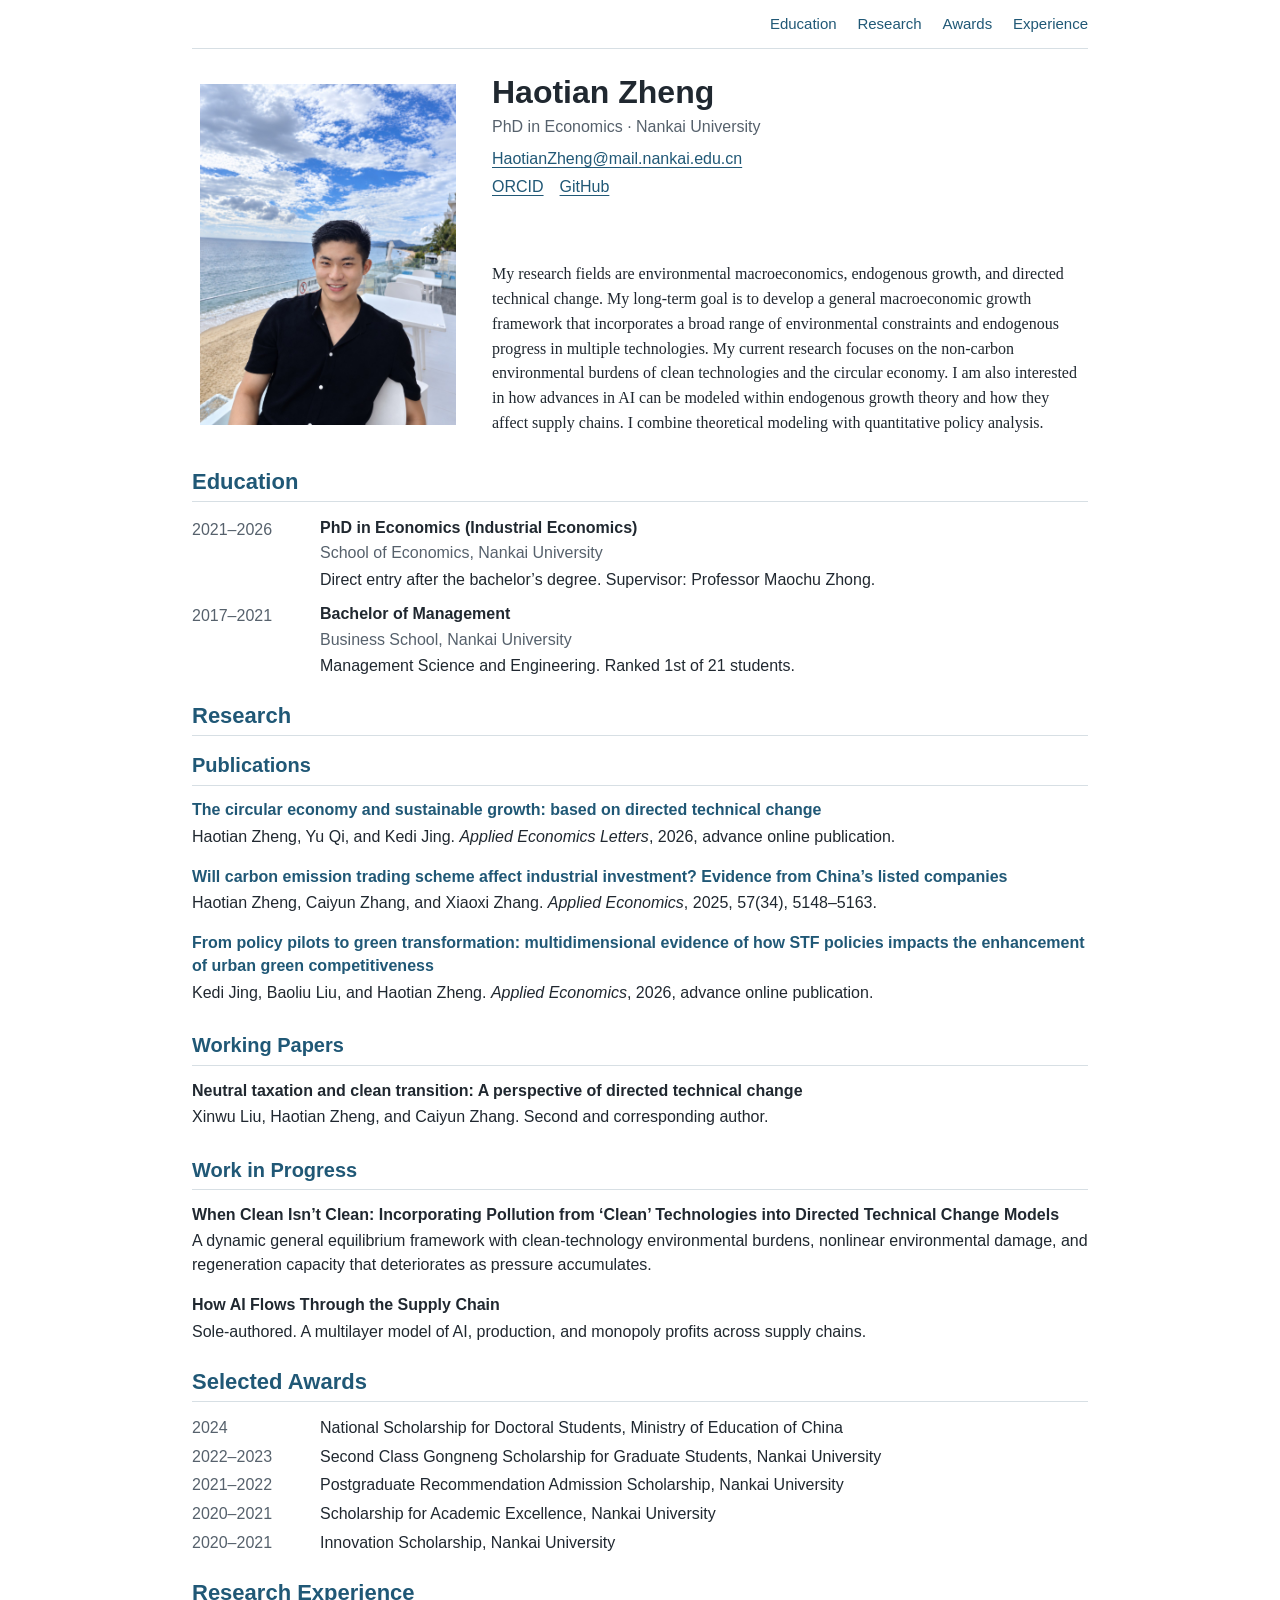
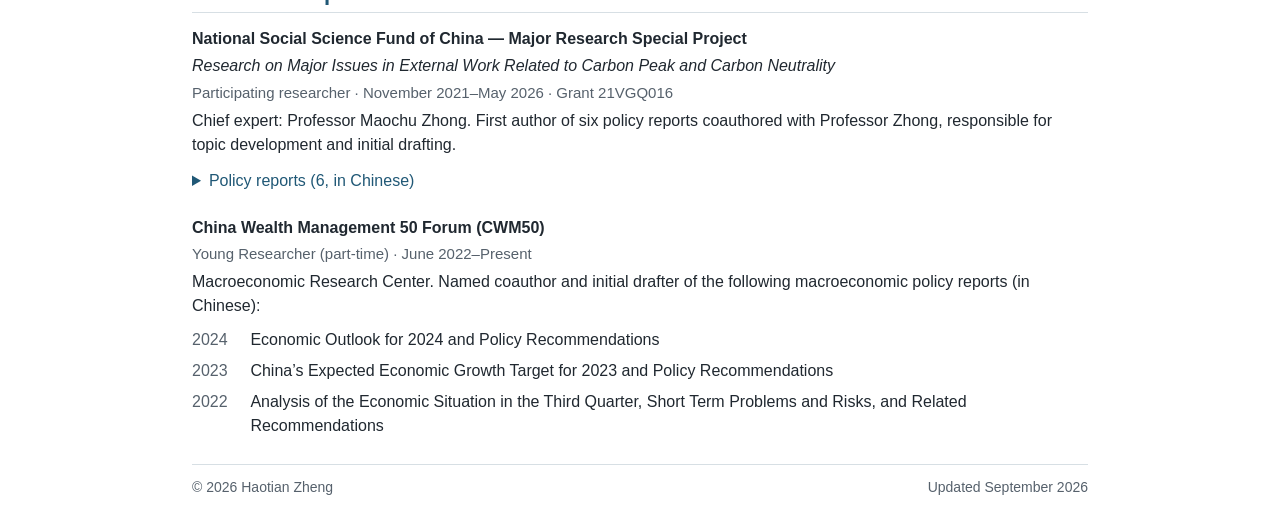
==== index.html @ 0a38e5e9 "Slightly reduce and center the full portrait Reduce the displayed photo by 6% within its original pr" ====
<!doctype html>
<html lang="en">
<head>
  <meta charset="utf-8">
  <meta name="viewport" content="width=device-width, initial-scale=1">
  <meta name="description" content="Haotian Zheng is an environmental macroeconomist working on directed technical change, endogenous growth, circular economy, and environmental policy.">
  <meta name="author" content="Haotian Zheng">
  <meta name="robots" content="index, follow">
  <link rel="canonical" href="https://haotianzheng-econ.github.io/">
  <meta property="og:title" content="Haotian Zheng | Environmental Macroeconomist">
  <meta property="og:description" content="Research, publications, policy work, and curriculum vitae of Haotian Zheng.">
  <meta property="og:type" content="website">
  <meta property="og:url" content="https://haotianzheng-econ.github.io/">
  <meta name="twitter:card" content="summary">
  <title>Haotian Zheng | Environmental Macroeconomist</title>
  <link rel="icon" href="./favicon.svg" type="image/svg+xml">
  <link rel="stylesheet" href="./home.css?v=20260910-3">
  <script type="application/ld+json">
  {
    "@context": "https://schema.org",
    "@type": "Person",
    "name": "Haotian Zheng",
    "url": "https://haotianzheng-econ.github.io/",
    "jobTitle": "Environmental Macroeconomist",
    "alumniOf": {
      "@type": "CollegeOrUniversity",
      "name": "Nankai University"
    },
    "sameAs": [
      "https://orcid.org/0009-0002-8184-9120",
      "https://github.com/HaotianZheng-Econ"
    ],
    "knowsAbout": [
      "Environmental macroeconomics",
      "Directed technical change",
      "Endogenous growth",
      "Circular economy",
      "Climate policy"
    ]
  }
  </script>
</head>

<body>
  <a class="skip-link" href="#main">Skip to content</a>
  <div class="page-shell">
    <nav class="site-nav" aria-label="Main navigation">
      <a href="#education">Education</a>
      <a href="#research">Research</a>
      <a href="#awards">Awards</a>
      <a href="#experience">Experience</a>
    </nav>

    <main id="main" tabindex="-1">
      <header class="profile" id="top">
        <div class="profile-portrait">
          <img class="profile-photo" src="./profile-seaside.jpg" alt="Portrait of Haotian Zheng" width="1152" height="1536">
        </div>
        <div class="profile-details">
          <h1>Haotian Zheng</h1>
          <p class="affiliation">PhD in Economics · Nankai University</p>
          <div class="contact-line" aria-label="Contact and profile links">
            <a href="mailto:HaotianZheng@mail.nankai.edu.cn">HaotianZheng@mail.nankai.edu.cn</a>
            <a href="https://orcid.org/0009-0002-8184-9120">ORCID</a>
            <a href="https://github.com/HaotianZheng-Econ">GitHub</a>
          </div>
        </div>
        <p class="intro">My research fields are environmental macroeconomics, endogenous growth, and directed technical change. My long-term goal is to develop a general macroeconomic growth framework that incorporates a broad range of environmental constraints and endogenous progress in multiple technologies. My current research focuses on the non-carbon environmental burdens of clean technologies and the circular economy. I am also interested in how advances in AI can be modeled within endogenous growth theory and how they affect supply chains. I combine theoretical modeling with quantitative policy analysis.</p>
      </header>

      <section id="education" aria-labelledby="education-heading">
        <h2 id="education-heading">Education</h2>
        <div class="dated-entry">
          <p class="date">2021–2026</p>
          <div>
            <h3>PhD in Economics (Industrial Economics)</h3>
            <p class="institution">School of Economics, Nankai University</p>
            <p>Direct entry after the bachelor’s degree. Supervisor: Professor Maochu Zhong.</p>
          </div>
        </div>
        <div class="dated-entry">
          <p class="date">2017–2021</p>
          <div>
            <h3>Bachelor of Management</h3>
            <p class="institution">Business School, Nankai University</p>
            <p>Management Science and Engineering. Ranked 1st of 21 students.</p>
          </div>
        </div>
      </section>

      <section id="research" aria-labelledby="research-heading">
        <h2 id="research-heading">Research</h2>
        <section class="research-group" aria-labelledby="publications-heading">
        <h3 class="subheading" id="publications-heading">Publications</h3>
        <article class="paper">
          <h4><a href="https://doi.org/10.1080/13504851.2026.2613082">The circular economy and sustainable growth: based on directed technical change</a></h4>
          <p>Haotian Zheng, Yu Qi, and Kedi Jing. <em>Applied Economics Letters</em>, 2026, advance online publication.</p>
        </article>
        <article class="paper">
          <h4><a href="https://doi.org/10.1080/00036846.2024.2364119">Will carbon emission trading scheme affect industrial investment? Evidence from China’s listed companies</a></h4>
          <p>Haotian Zheng, Caiyun Zhang, and Xiaoxi Zhang. <em>Applied Economics</em>, 2025, 57(34), 5148–5163.</p>
        </article>
        <article class="paper">
          <h4><a href="https://doi.org/10.1080/00036846.2026.2685877">From policy pilots to green transformation: multidimensional evidence of how STF policies impacts the enhancement of urban green competitiveness</a></h4>
          <p>Kedi Jing, Baoliu Liu, and Haotian Zheng. <em>Applied Economics</em>, 2026, advance online publication.</p>
        </article>
        </section>
        <section class="research-group" aria-labelledby="working-papers-heading">
        <h3 class="subheading" id="working-papers-heading">Working Papers</h3>
        <article class="paper">
          <h4>Neutral taxation and clean transition: A perspective of directed technical change</h4>
          <p>Xinwu Liu, Haotian Zheng, and Caiyun Zhang. Second and corresponding author.</p>
        </article>
        </section>
        <section class="research-group" aria-labelledby="work-in-progress-heading">
        <h3 class="subheading" id="work-in-progress-heading">Work in Progress</h3>
        <article class="paper">
          <h4>When Clean Isn’t Clean: Incorporating Pollution from ‘Clean’ Technologies into Directed Technical Change Models</h4>
          <p>A dynamic general equilibrium framework with clean-technology environmental burdens, nonlinear environmental damage, and regeneration capacity that deteriorates as pressure accumulates.</p>
        </article>
        <article class="paper">
          <h4>How AI Flows Through the Supply Chain</h4>
          <p>Sole-authored. A multilayer model of AI, production, and monopoly profits across supply chains.</p>
        </article>
        </section>
      </section>

      <section id="awards" aria-labelledby="awards-heading">
        <h2 id="awards-heading">Selected Awards</h2>
        <ul class="dated-list">
          <li><span class="date">2024</span><span>National Scholarship for Doctoral Students, Ministry of Education of China</span></li>
          <li><span class="date">2022–2023</span><span>Second Class Gongneng Scholarship for Graduate Students, Nankai University</span></li>
          <li><span class="date">2021–2022</span><span>Postgraduate Recommendation Admission Scholarship, Nankai University</span></li>
          <li><span class="date">2020–2021</span><span>Scholarship for Academic Excellence, Nankai University</span></li>
          <li><span class="date">2020–2021</span><span>Innovation Scholarship, Nankai University</span></li>
        </ul>
      </section>

      <section id="experience" aria-labelledby="experience-heading">
        <h2 id="experience-heading">Research Experience</h2>
        <article class="experience-entry">
          <h3>National Social Science Fund of China — Major Research Special Project</h3>
          <p class="project-title">Research on Major Issues in External Work Related to Carbon Peak and Carbon Neutrality</p>
          <p class="entry-meta">Participating researcher · November 2021–May 2026 · Grant 21VGQ016</p>
          <p>Chief expert: Professor Maochu Zhong. First author of six policy reports coauthored with Professor Zhong, responsible for topic development and initial drafting.</p>
          <details class="policy-reports">
            <summary>Policy reports (6, in Chinese)</summary>
            <ul class="report-list">
              <li><span class="date">2025</span><span>Recommendations for Expanding High-Quality Supply and Stimulating High-End Domestic Demand</span></li>
              <li><span class="date">2024</span><span>U.S. Energy Transition Pathways and Their Far-Reaching Implications for China’s Energy-Related Industries: Evidence from Priority R&amp;D Directions in the U.S. Energy System <span class="uptake">(adopted for policy work in March 2025)</span></span></li>
              <li><span class="date">2023</span><span>Policy Recommendations for Revitalizing, Expanding and Making Better Use of the Tianjin Climate Exchange</span></li>
              <li><span class="date">2023</span><span>Recommendations for Adjusting Environmental Targets in Response to Trade Protectionism</span></li>
              <li><span class="date">2023</span><span>Recommendations for Establishing a Carbon Cooperation Organization</span></li>
              <li><span class="date">2023</span><span>Recommendations for Accelerating the Development of China’s National Carbon Market</span></li>
            </ul>
          </details>
        </article>
        <article class="experience-entry">
          <h3>China Wealth Management 50 Forum (CWM50)</h3>
          <p class="entry-meta">Young Researcher (part-time) · June 2022–Present</p>
          <p>Macroeconomic Research Center. Named coauthor and initial drafter of the following macroeconomic policy reports (in Chinese):</p>
          <ul class="report-list cwm50-reports" aria-label="CWM50 policy reports">
            <li><time class="date" datetime="2024-02-26">2024</time><span>Economic Outlook for 2024 and Policy Recommendations</span></li>
            <li><time class="date" datetime="2023-11-21">2023</time><span>China’s Expected Economic Growth Target for 2023 and Policy Recommendations</span></li>
            <li><time class="date" datetime="2022-10-07">2022</time><span>Analysis of the Economic Situation in the Third Quarter, Short Term Problems and Risks, and Related Recommendations</span></li>
          </ul>
        </article>
      </section>
    </main>

    <footer><span>© 2026 Haotian Zheng</span><span>Updated September 2026</span></footer>
  </div>
</body>
</html>
---- home.css ----
:root {
  color-scheme: light;
  --ink: #202830;
  --muted: #56616c;
  --accent: #205876;
  --line: #d7dfe4;
  --sans: Optima, Candara, Calibri, "Segoe UI", Arial, sans-serif;
}
* { box-sizing: border-box; }
html { scroll-behavior: smooth; scroll-padding-top: 1rem; }
body {
  margin: 0;
  background: #fff;
  color: var(--ink);
  font: 1rem/1.5 var(--sans);
  overflow-wrap: break-word;
}
a { color: var(--accent); text-underline-offset: .16em; }
a:hover { color: #123b52; }
a:focus-visible, summary:focus-visible { outline: 2px solid var(--accent); outline-offset: 4px; }
.page-shell { width: min(100% - 3rem, 56rem); margin: 0 auto; }
.skip-link { position: absolute; left: 1rem; top: .5rem; transform: translateY(-180%); background: #fff; padding: .5rem; }
.skip-link:focus { transform: translateY(0); }
.site-nav { display: flex; flex-wrap: wrap; gap: .35rem 1.3rem; justify-content: flex-end; padding: .8rem 0; border-bottom: 1px solid var(--line); }
.site-nav a { font-size: .9375rem; text-decoration: none; }
.profile { display: grid; grid-template-columns: 17rem minmax(0, 1fr); grid-template-rows: auto 1fr; grid-template-areas: "portrait details" "portrait intro"; column-gap: 1.75rem; row-gap: .7rem; padding: 1.5rem 0 .5rem; }
.profile-portrait { grid-area: portrait; align-self: center; width: 100%; aspect-ratio: 3 / 4; display: grid; place-items: center; }
.profile-photo { display: block; width: 94%; height: auto; }
.profile-details { grid-area: details; align-self: start; min-width: 0; }
h1, h2, h3, h4, p { margin: 0; }
h1 { font-size: 2rem; line-height: 1.2; font-weight: 600; margin-bottom: .25rem; }
.affiliation { color: var(--muted); margin-bottom: .5rem; }
.contact-line { display: flex; flex-wrap: wrap; gap: .2rem 1rem; font-size: 1rem; overflow-wrap: anywhere; }
.contact-line > a:first-child { flex-basis: 100%; }
.intro { grid-area: intro; align-self: end; min-width: 0; font: 1rem/1.55 Georgia, "Times New Roman", serif; }
section { margin-top: 1.5rem; }
h2 { font-size: 1.375rem; line-height: 1.3; color: var(--accent); padding-bottom: .3rem; margin-bottom: .85rem; border-bottom: 1px solid var(--line); }
h3, h4 { font-size: 1rem; line-height: 1.45; font-weight: 600; }
.dated-entry { display: grid; grid-template-columns: 7rem minmax(0, 1fr); gap: 1rem; margin-bottom: .65rem; }
.dated-entry p { margin-top: .15rem; }
.institution { font-weight: 500; color: var(--muted); }
.date { color: var(--muted); white-space: nowrap; }
.research-group { margin-top: 1.65rem; }
.research-group:first-of-type { margin-top: .9rem; }
.subheading { color: var(--accent); font-size: 1.25rem; font-weight: 650; padding-bottom: .3rem; border-bottom: 1px solid var(--line); margin: 0 0 .8rem; }
.paper { margin-bottom: 1rem; }
.paper:last-child { margin-bottom: 0; }
.paper p { margin-top: .2rem; }
.paper h4 a { text-decoration: none; }
.paper h4 a:hover { text-decoration: underline; }
.dated-list, .report-list { list-style: none; margin: 0; padding: 0; }
.dated-list li { display: grid; grid-template-columns: 7rem minmax(0, 1fr); gap: 1rem; margin-bottom: .3rem; }
.experience-entry + .experience-entry { margin-top: 1.25rem; }
.experience-entry p { margin-top: .25rem; }
.project-title { font-style: italic; }
.entry-meta { color: var(--muted); font-size: .9375rem; }
.policy-reports { margin-top: .65rem; }
summary { color: var(--accent); cursor: pointer; width: fit-content; padding: .15rem 0; }
.report-list { margin-top: .65rem; }
.report-list li { display: grid; grid-template-columns: 3rem minmax(0, 1fr); gap: .65rem; margin-bottom: .45rem; }
.uptake { color: var(--muted); }
footer { display: flex; justify-content: space-between; gap: .5rem 1rem; flex-wrap: wrap; border-top: 1px solid var(--line); margin-top: 1.6rem; padding: .75rem 0 1.25rem; color: var(--muted); font-size: .875rem; }
@media (max-width: 56rem) {
  .profile { grid-template-columns: 9rem minmax(0, 1fr); grid-template-rows: auto auto; grid-template-areas: "portrait details" "intro intro"; gap: 1rem; }
  .profile-details { align-self: stretch; display: flex; flex-direction: column; justify-content: space-between; }
  .intro { align-self: start; }
}
@media (max-width: 640px) {
  .page-shell { width: calc(100% - 2rem); }
  .site-nav { justify-content: flex-start; gap: .3rem 1rem; }
  .profile { grid-template-columns: clamp(80px, 28vw, 112px) minmax(0, 1fr); grid-template-areas: "portrait details" "intro intro"; gap: 1rem; padding-top: 1.25rem; }
  h1 { font-size: clamp(1.4rem, 5.8vw, 1.8rem); }
  .affiliation { line-height: 1.4; }
  .contact-line { column-gap: .8rem; font-size: .9375rem; }
  .dated-entry, .dated-list li { grid-template-columns: 1fr; gap: .1rem; margin-bottom: .65rem; }
}
@media (prefers-reduced-motion: reduce) { html { scroll-behavior: auto; } }
@media print {
  .site-nav, .skip-link { display: none; }
  .page-shell { width: 100%; }
  body { font-size: 10pt; }
  section { break-inside: auto; }
  h2, h3 { break-after: avoid; }
  .paper, .dated-entry { break-inside: avoid; }
  a { color: inherit; }
}
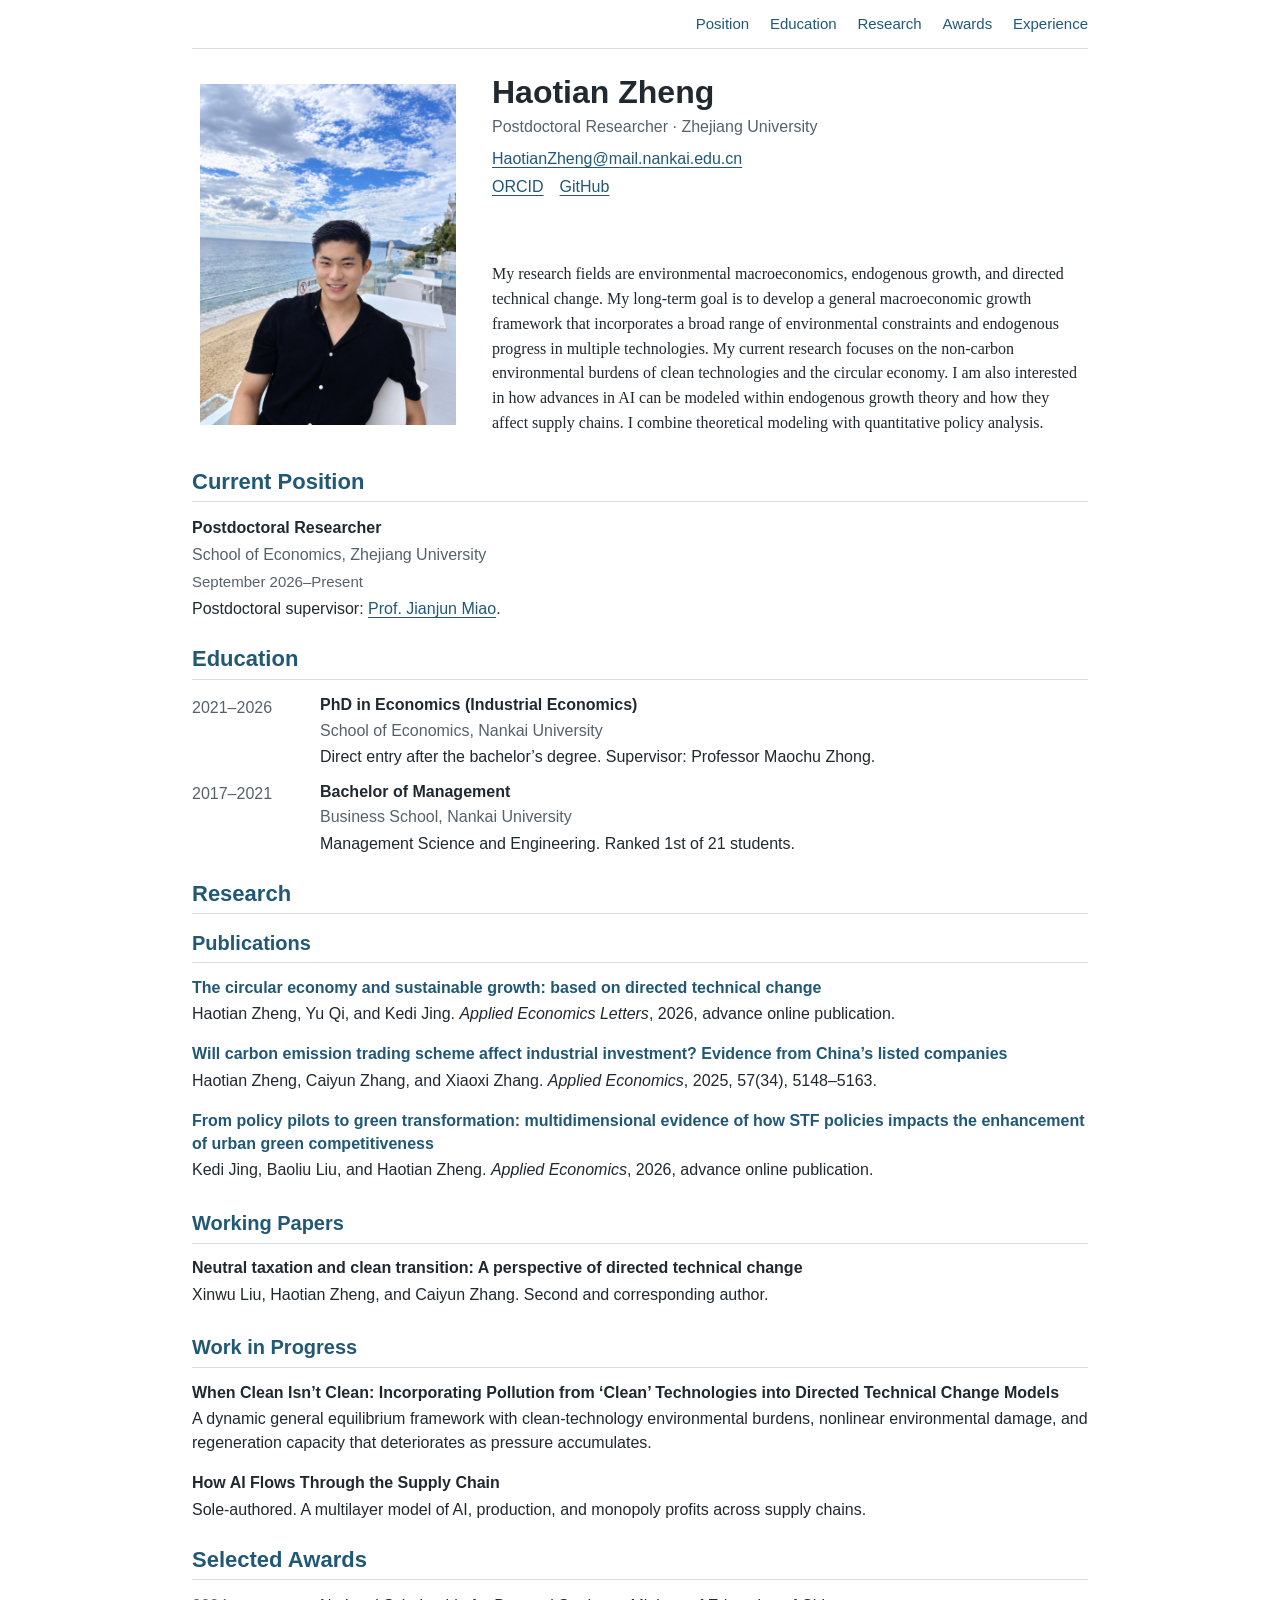
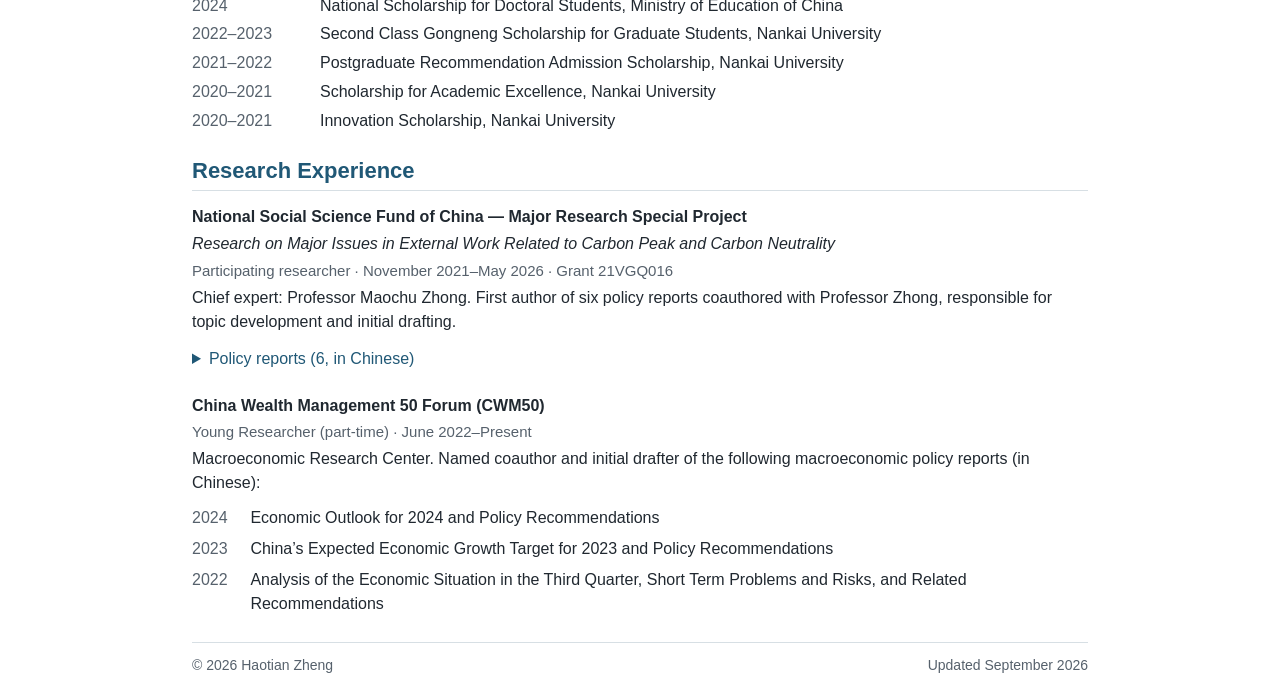
==== commit 04d72ae8: "Add Zhejiang University postdoctoral appointment Add the September 2026–present position at the Scho" ====
--- a/index.html
+++ b/index.html
@@ -21,7 +21,11 @@
     "@type": "Person",
     "name": "Haotian Zheng",
     "url": "https://haotianzheng-econ.github.io/",
-    "jobTitle": "Environmental Macroeconomist",
+    "jobTitle": "Postdoctoral Researcher",
+    "worksFor": {
+      "@type": "CollegeOrUniversity",
+      "name": "Zhejiang University"
+    },
     "alumniOf": {
       "@type": "CollegeOrUniversity",
       "name": "Nankai University"
@@ -45,6 +49,7 @@
   <a class="skip-link" href="#main">Skip to content</a>
   <div class="page-shell">
     <nav class="site-nav" aria-label="Main navigation">
+      <a href="#position">Position</a>
       <a href="#education">Education</a>
       <a href="#research">Research</a>
       <a href="#awards">Awards</a>
@@ -58,7 +63,7 @@
         </div>
         <div class="profile-details">
           <h1>Haotian Zheng</h1>
-          <p class="affiliation">PhD in Economics · Nankai University</p>
+          <p class="affiliation">Postdoctoral Researcher · Zhejiang University</p>
           <div class="contact-line" aria-label="Contact and profile links">
             <a href="mailto:HaotianZheng@mail.nankai.edu.cn">HaotianZheng@mail.nankai.edu.cn</a>
             <a href="https://orcid.org/0009-0002-8184-9120">ORCID</a>
@@ -67,6 +72,16 @@
         </div>
         <p class="intro">My research fields are environmental macroeconomics, endogenous growth, and directed technical change. My long-term goal is to develop a general macroeconomic growth framework that incorporates a broad range of environmental constraints and endogenous progress in multiple technologies. My current research focuses on the non-carbon environmental burdens of clean technologies and the circular economy. I am also interested in how advances in AI can be modeled within endogenous growth theory and how they affect supply chains. I combine theoretical modeling with quantitative policy analysis.</p>
       </header>
+
+      <section id="position" aria-labelledby="position-heading">
+        <h2 id="position-heading">Current Position</h2>
+        <article class="experience-entry">
+          <h3>Postdoctoral Researcher</h3>
+          <p class="institution">School of Economics, Zhejiang University</p>
+          <p class="entry-meta"><time datetime="2026-09">September 2026</time>–Present</p>
+          <p>Postdoctoral supervisor: <a href="https://sites.google.com/site/jianjunmiaobook/">Prof. Jianjun Miao</a>.</p>
+        </article>
+      </section>
 
       <section id="education" aria-labelledby="education-heading">
         <h2 id="education-heading">Education</h2>
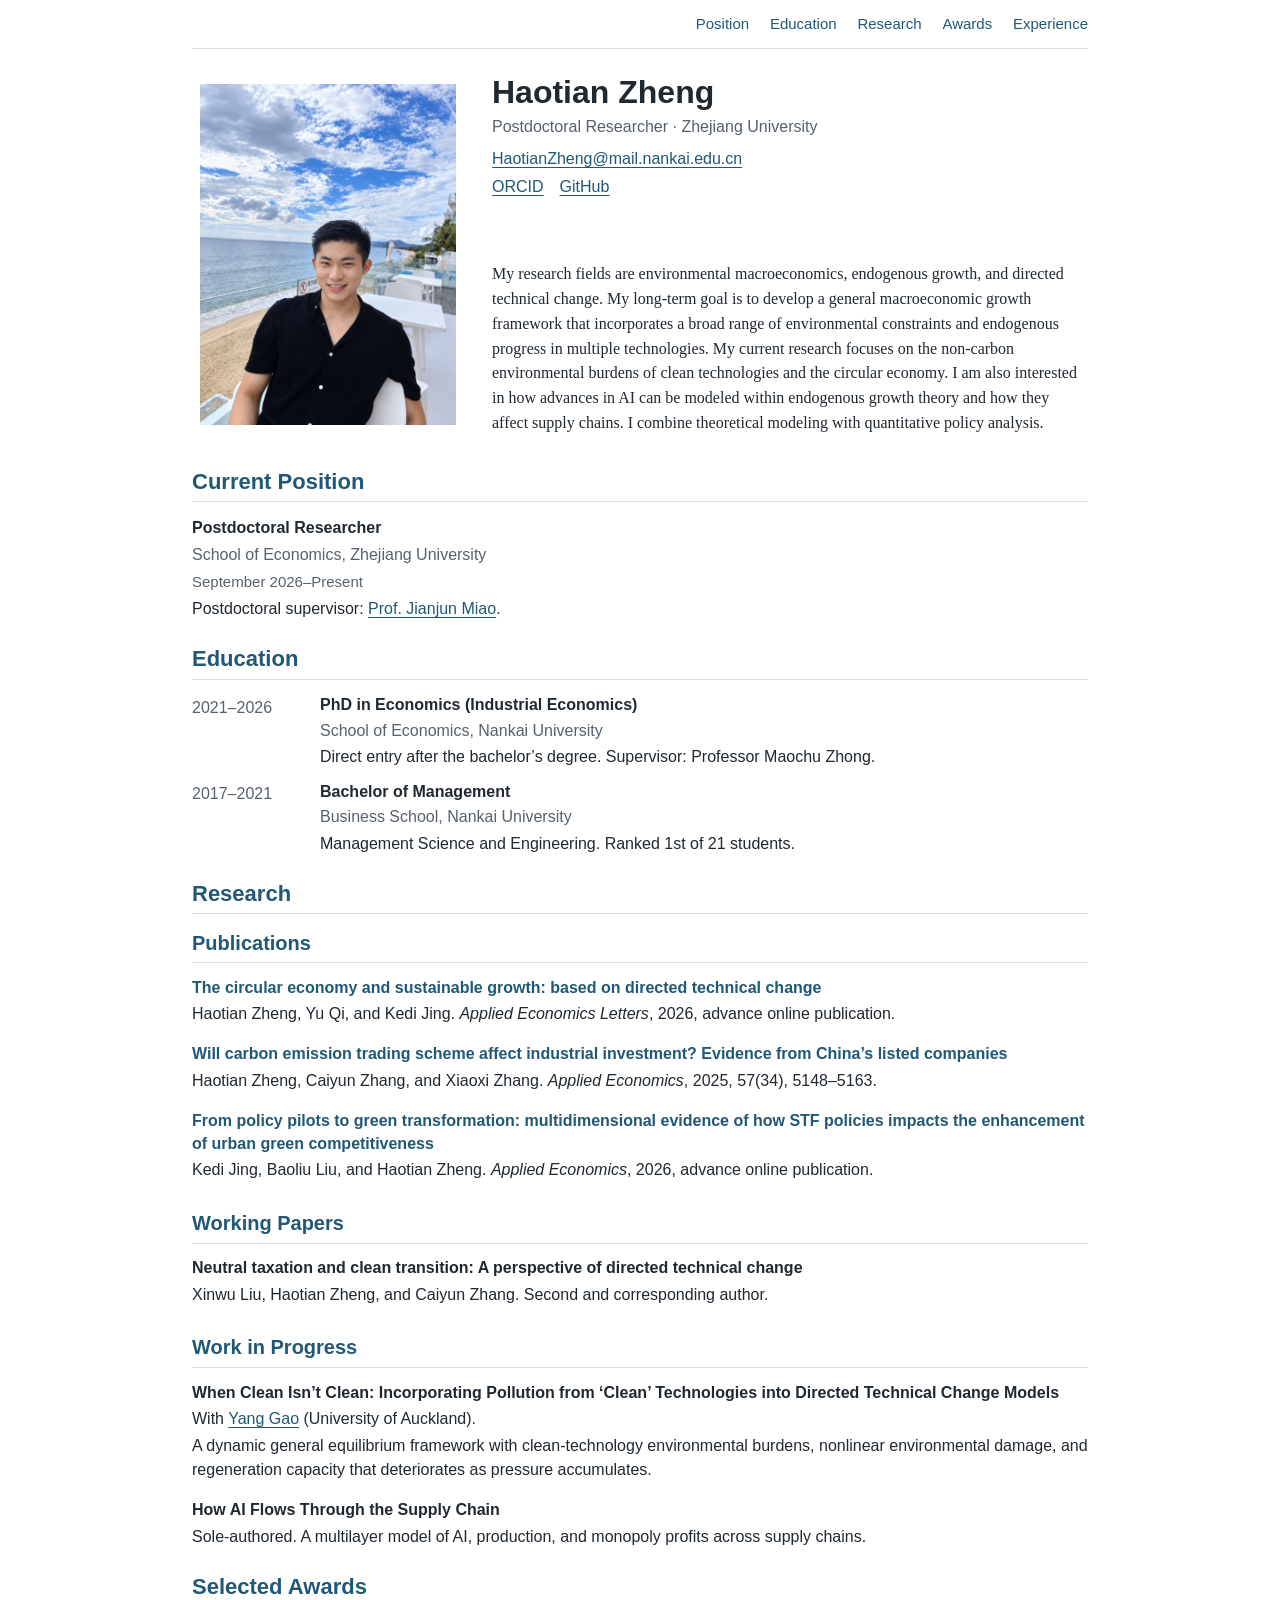
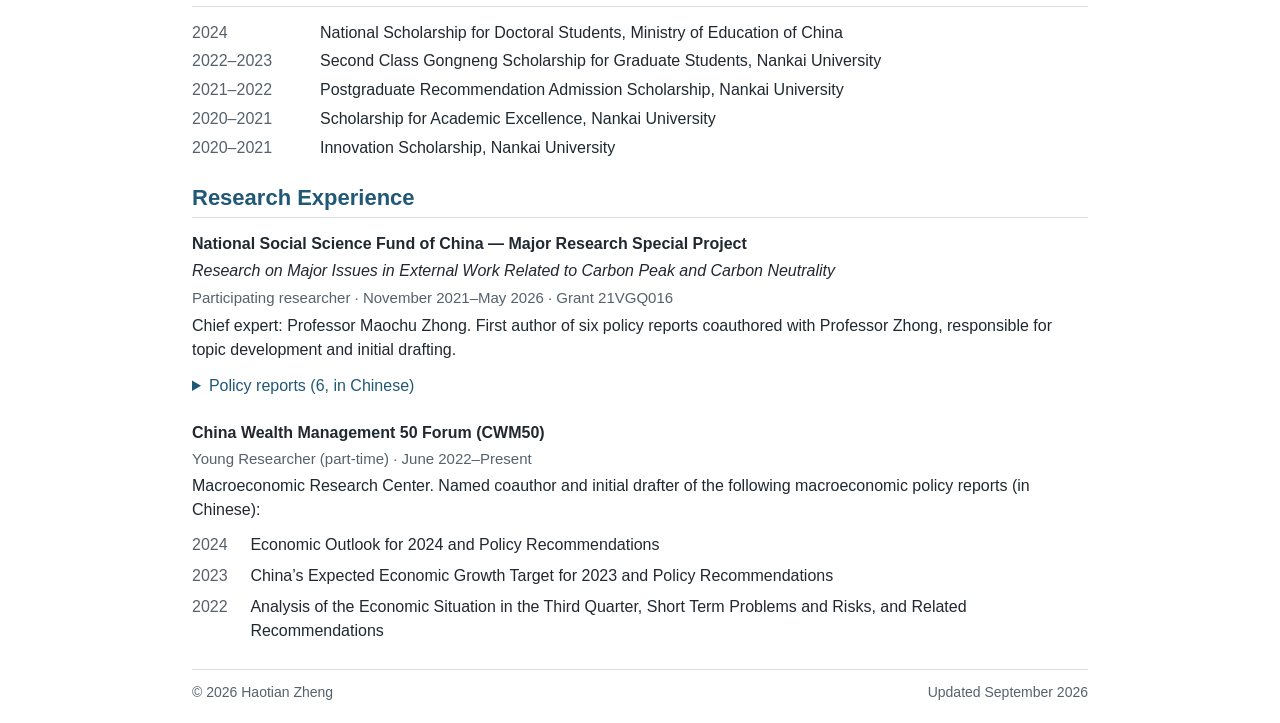
==== commit 141ca50d: "Add Yang Gao as coauthor of When Clean Isn’t Clean Add Yang Gao (University of Auckland) and link to" ====
--- a/index.html
+++ b/index.html
@@ -131,6 +131,7 @@
         <h3 class="subheading" id="work-in-progress-heading">Work in Progress</h3>
         <article class="paper">
           <h4>When Clean Isn’t Clean: Incorporating Pollution from ‘Clean’ Technologies into Directed Technical Change Models</h4>
+          <p>With <a href="https://yanggaolamb.github.io/">Yang Gao</a> (University of Auckland).</p>
           <p>A dynamic general equilibrium framework with clean-technology environmental burdens, nonlinear environmental damage, and regeneration capacity that deteriorates as pressure accumulates.</p>
         </article>
         <article class="paper">
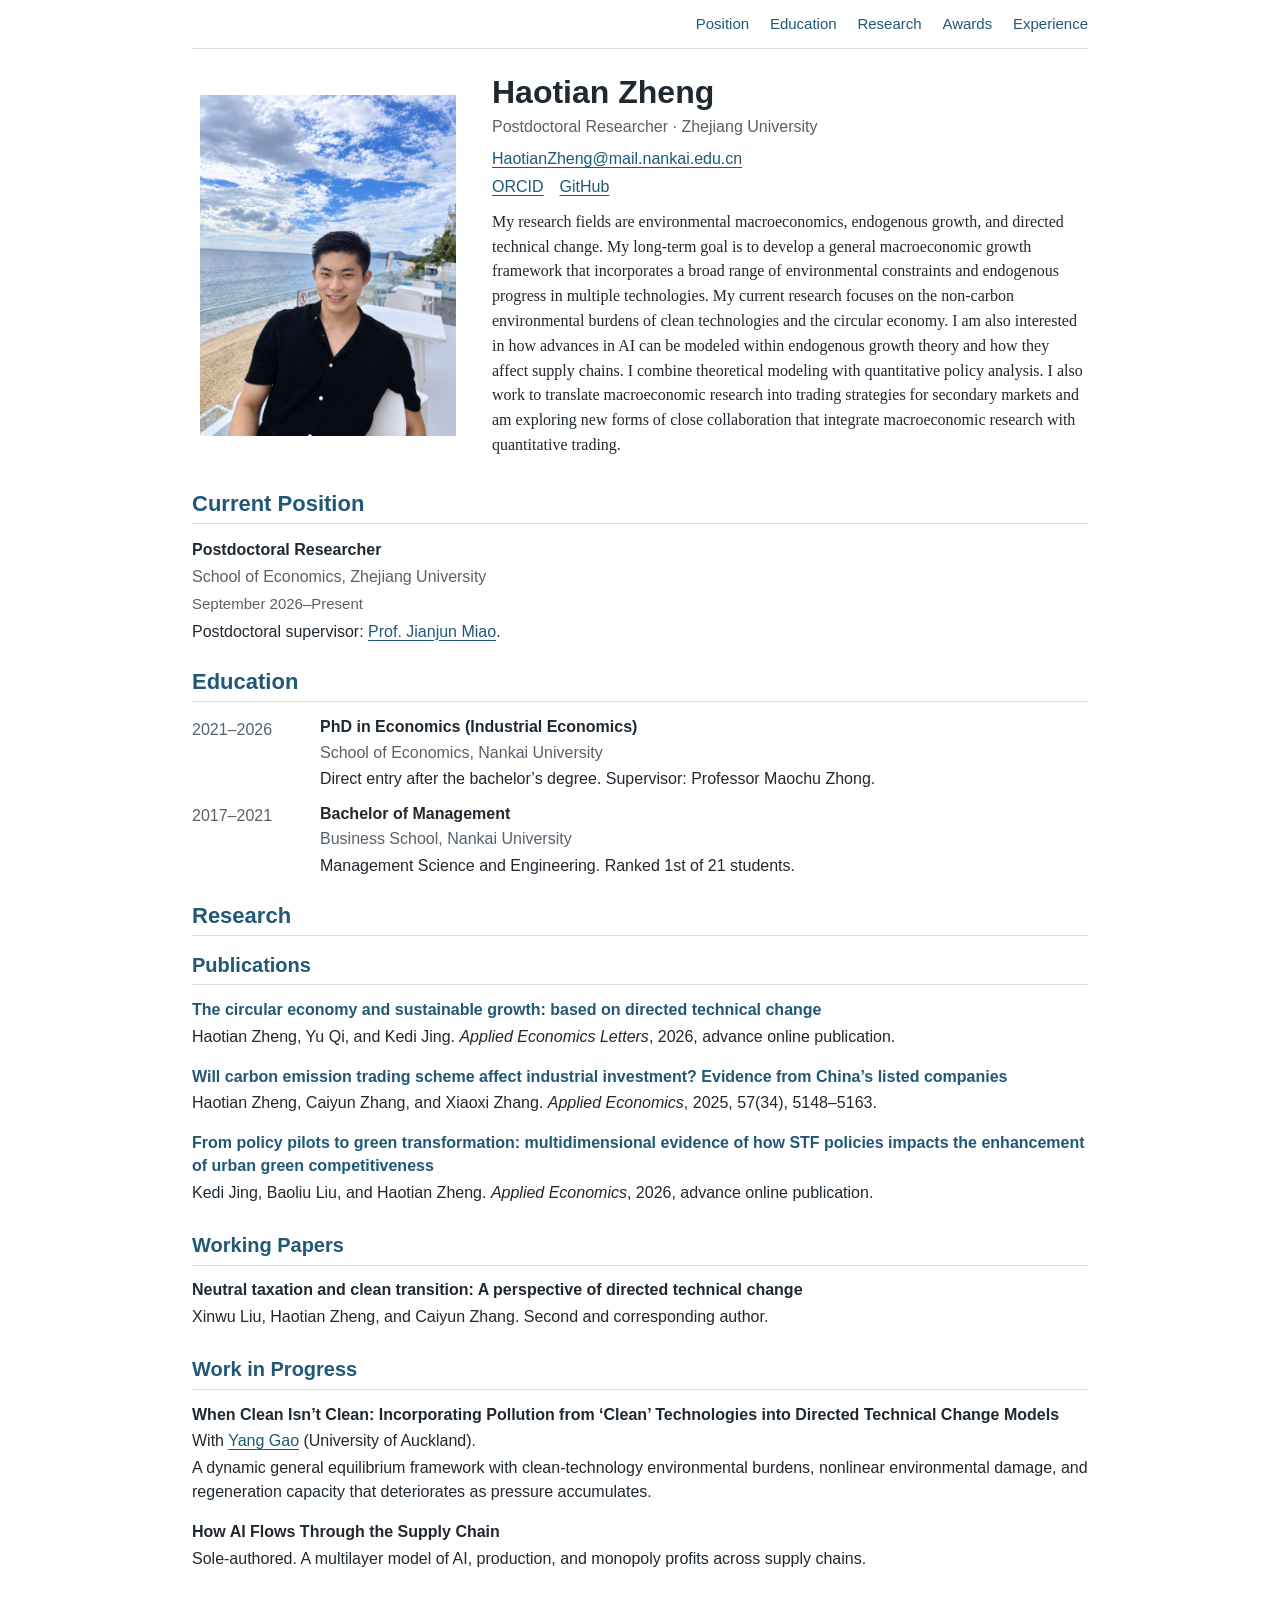
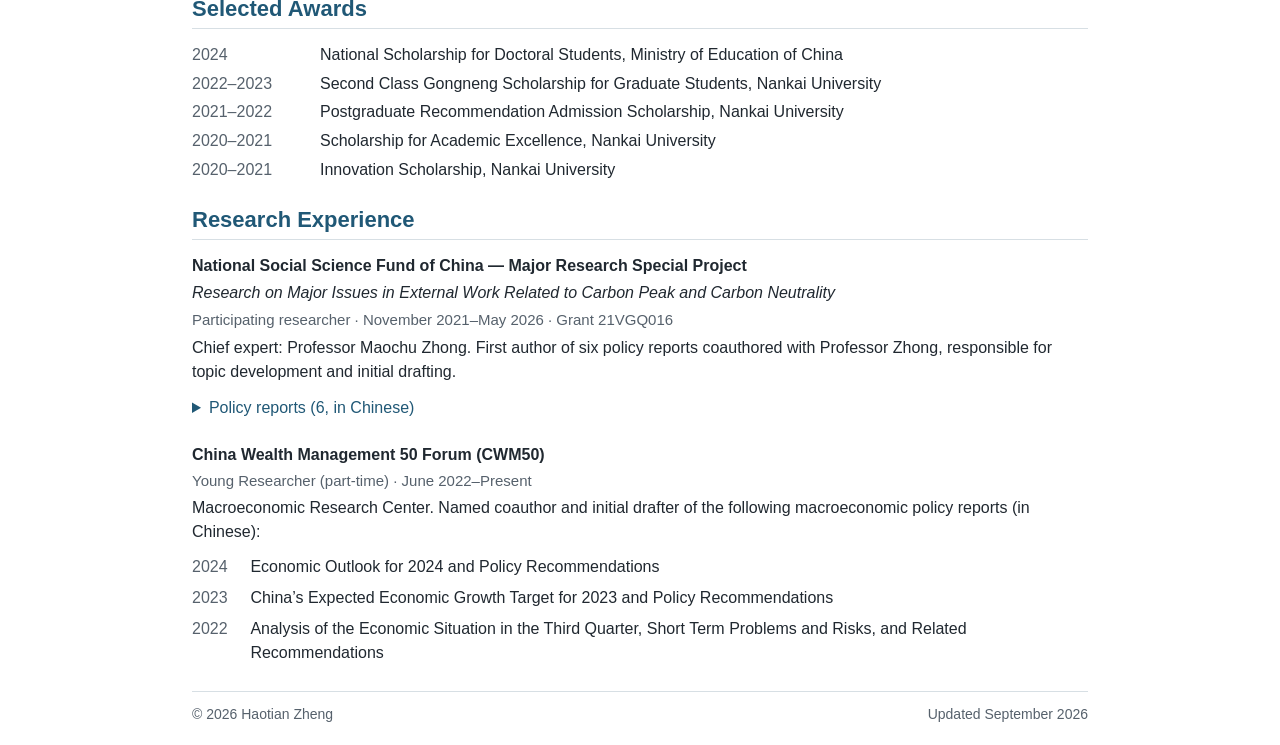
==== commit 0081b812: "Add macro research and quantitative trading interests to bio Describe ongoing work to translate macr" ====
--- a/index.html
+++ b/index.html
@@ -70,7 +70,7 @@
             <a href="https://github.com/HaotianZheng-Econ">GitHub</a>
           </div>
         </div>
-        <p class="intro">My research fields are environmental macroeconomics, endogenous growth, and directed technical change. My long-term goal is to develop a general macroeconomic growth framework that incorporates a broad range of environmental constraints and endogenous progress in multiple technologies. My current research focuses on the non-carbon environmental burdens of clean technologies and the circular economy. I am also interested in how advances in AI can be modeled within endogenous growth theory and how they affect supply chains. I combine theoretical modeling with quantitative policy analysis.</p>
+        <p class="intro">My research fields are environmental macroeconomics, endogenous growth, and directed technical change. My long-term goal is to develop a general macroeconomic growth framework that incorporates a broad range of environmental constraints and endogenous progress in multiple technologies. My current research focuses on the non-carbon environmental burdens of clean technologies and the circular economy. I am also interested in how advances in AI can be modeled within endogenous growth theory and how they affect supply chains. I combine theoretical modeling with quantitative policy analysis. I also work to translate macroeconomic research into trading strategies for secondary markets and am exploring new forms of close collaboration that integrate macroeconomic research with quantitative trading.</p>
       </header>
 
       <section id="position" aria-labelledby="position-heading">
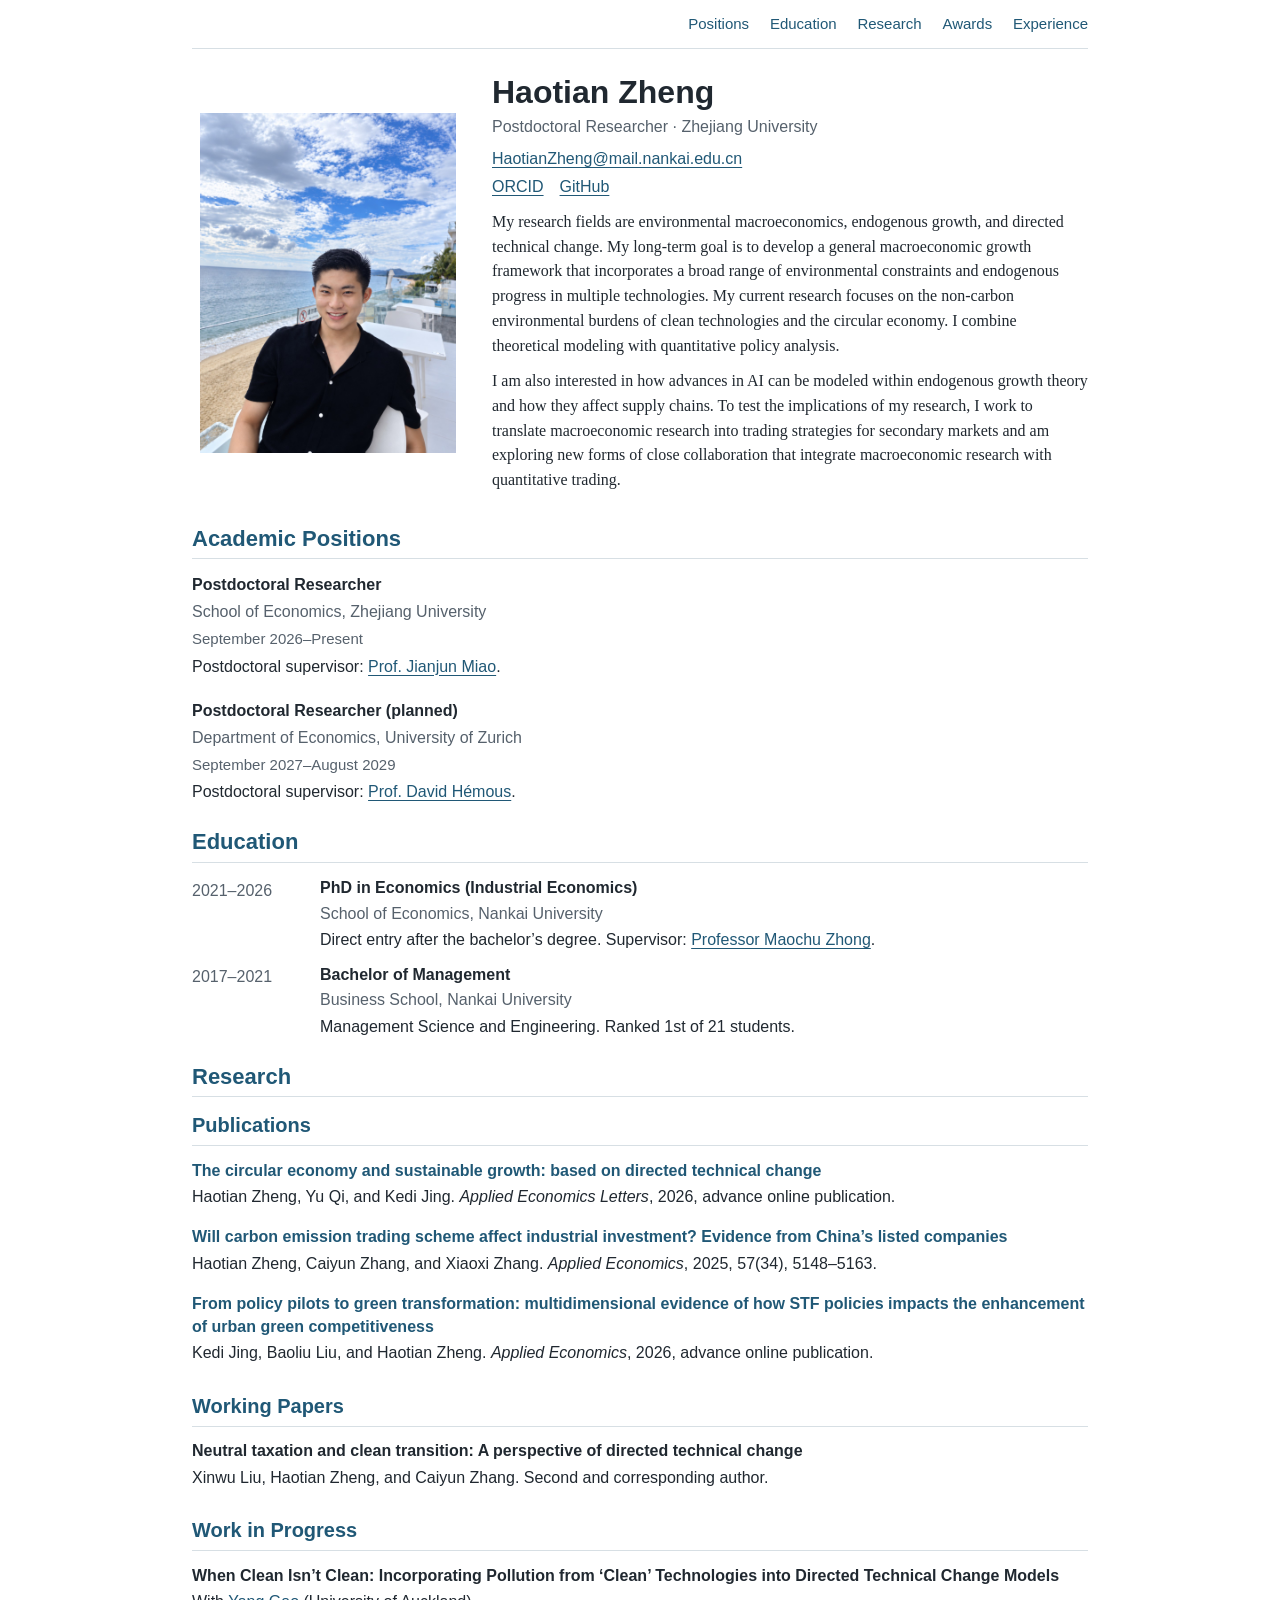
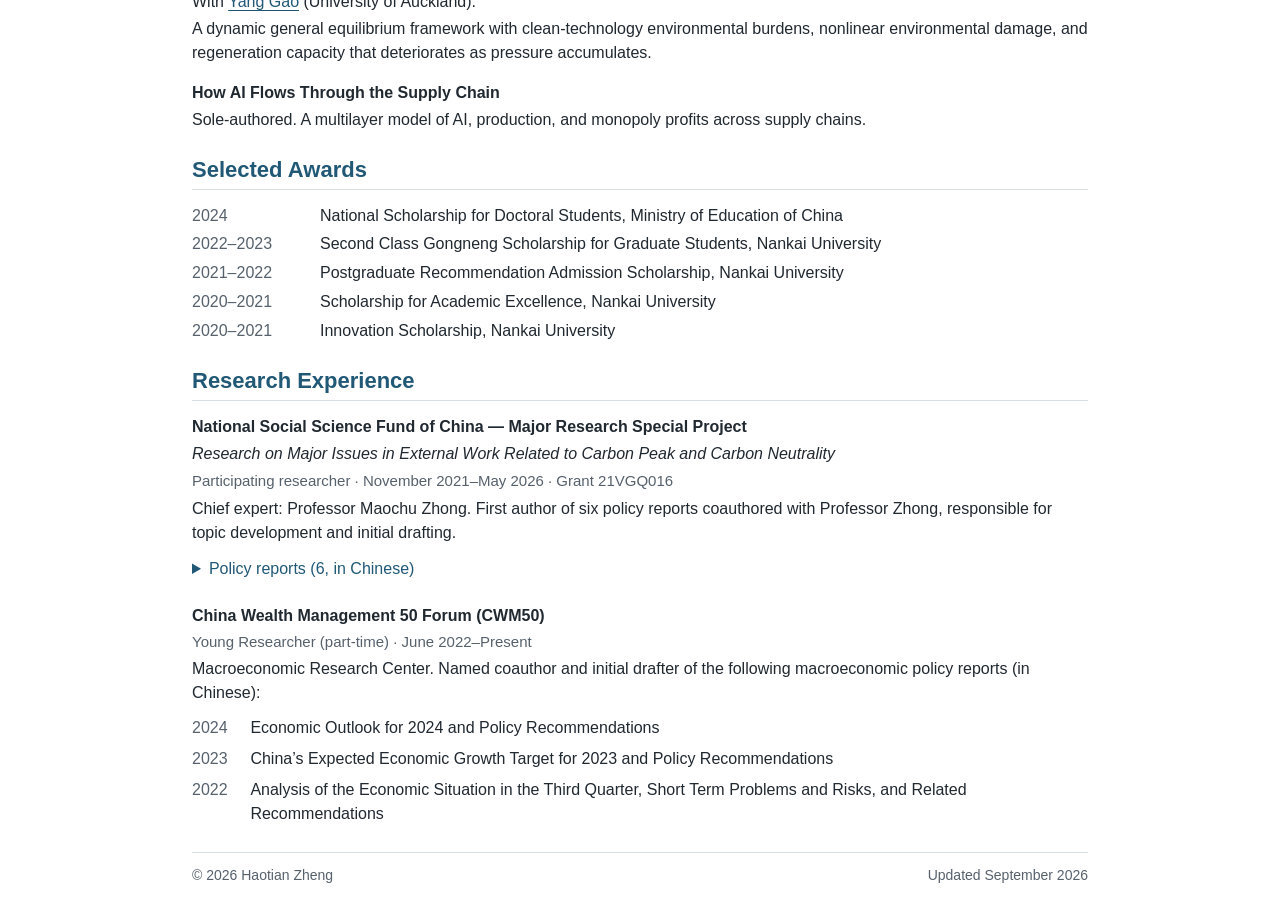
==== commit f948bbae: "Update bio and add planned Zurich appointment Reorder the bio into two compact paragraphs. Add the p" ====
--- a/index.html
+++ b/index.html
@@ -14,7 +14,7 @@
   <meta name="twitter:card" content="summary">
   <title>Haotian Zheng | Environmental Macroeconomist</title>
   <link rel="icon" href="./favicon.svg" type="image/svg+xml">
-  <link rel="stylesheet" href="./home.css?v=20260910-3">
+  <link rel="stylesheet" href="./home.css?v=20260922-1">
   <script type="application/ld+json">
   {
     "@context": "https://schema.org",
@@ -49,7 +49,7 @@
   <a class="skip-link" href="#main">Skip to content</a>
   <div class="page-shell">
     <nav class="site-nav" aria-label="Main navigation">
-      <a href="#position">Position</a>
+      <a href="#position">Positions</a>
       <a href="#education">Education</a>
       <a href="#research">Research</a>
       <a href="#awards">Awards</a>
@@ -70,16 +70,25 @@
             <a href="https://github.com/HaotianZheng-Econ">GitHub</a>
           </div>
         </div>
-        <p class="intro">My research fields are environmental macroeconomics, endogenous growth, and directed technical change. My long-term goal is to develop a general macroeconomic growth framework that incorporates a broad range of environmental constraints and endogenous progress in multiple technologies. My current research focuses on the non-carbon environmental burdens of clean technologies and the circular economy. I am also interested in how advances in AI can be modeled within endogenous growth theory and how they affect supply chains. I combine theoretical modeling with quantitative policy analysis. I also work to translate macroeconomic research into trading strategies for secondary markets and am exploring new forms of close collaboration that integrate macroeconomic research with quantitative trading.</p>
+        <div class="intro">
+          <p>My research fields are environmental macroeconomics, endogenous growth, and directed technical change. My long-term goal is to develop a general macroeconomic growth framework that incorporates a broad range of environmental constraints and endogenous progress in multiple technologies. My current research focuses on the non-carbon environmental burdens of clean technologies and the circular economy. I combine theoretical modeling with quantitative policy analysis.</p>
+          <p>I am also interested in how advances in AI can be modeled within endogenous growth theory and how they affect supply chains. To test the implications of my research, I work to translate macroeconomic research into trading strategies for secondary markets and am exploring new forms of close collaboration that integrate macroeconomic research with quantitative trading.</p>
+        </div>
       </header>
 
       <section id="position" aria-labelledby="position-heading">
-        <h2 id="position-heading">Current Position</h2>
+        <h2 id="position-heading">Academic Positions</h2>
         <article class="experience-entry">
           <h3>Postdoctoral Researcher</h3>
           <p class="institution">School of Economics, Zhejiang University</p>
           <p class="entry-meta"><time datetime="2026-09">September 2026</time>–Present</p>
           <p>Postdoctoral supervisor: <a href="https://sites.google.com/site/jianjunmiaobook/">Prof. Jianjun Miao</a>.</p>
+        </article>
+        <article class="experience-entry">
+          <h3>Postdoctoral Researcher (planned)</h3>
+          <p class="institution">Department of Economics, University of Zurich</p>
+          <p class="entry-meta"><time datetime="2027-09">September 2027</time>–<time datetime="2029-08">August 2029</time></p>
+          <p>Postdoctoral supervisor: <a href="https://www.econ.uzh.ch/en/people/faculty/hemous.html">Prof. David Hémous</a>.</p>
         </article>
       </section>
 
@@ -90,7 +99,7 @@
           <div>
             <h3>PhD in Economics (Industrial Economics)</h3>
             <p class="institution">School of Economics, Nankai University</p>
-            <p>Direct entry after the bachelor’s degree. Supervisor: Professor Maochu Zhong.</p>
+            <p>Direct entry after the bachelor’s degree. Supervisor: <a href="https://economics.nankai.edu.cn/2019/1004/c16878a268707/page.htm">Professor Maochu Zhong</a>.</p>
           </div>
         </div>
         <div class="dated-entry">
--- a/home.css
+++ b/home.css
@@ -33,6 +33,7 @@
 .contact-line { display: flex; flex-wrap: wrap; gap: .2rem 1rem; font-size: 1rem; overflow-wrap: anywhere; }
 .contact-line > a:first-child { flex-basis: 100%; }
 .intro { grid-area: intro; align-self: end; min-width: 0; font: 1rem/1.55 Georgia, "Times New Roman", serif; }
+.intro p + p { margin-top: .65rem; }
 section { margin-top: 1.5rem; }
 h2 { font-size: 1.375rem; line-height: 1.3; color: var(--accent); padding-bottom: .3rem; margin-bottom: .85rem; border-bottom: 1px solid var(--line); }
 h3, h4 { font-size: 1rem; line-height: 1.45; font-weight: 600; }
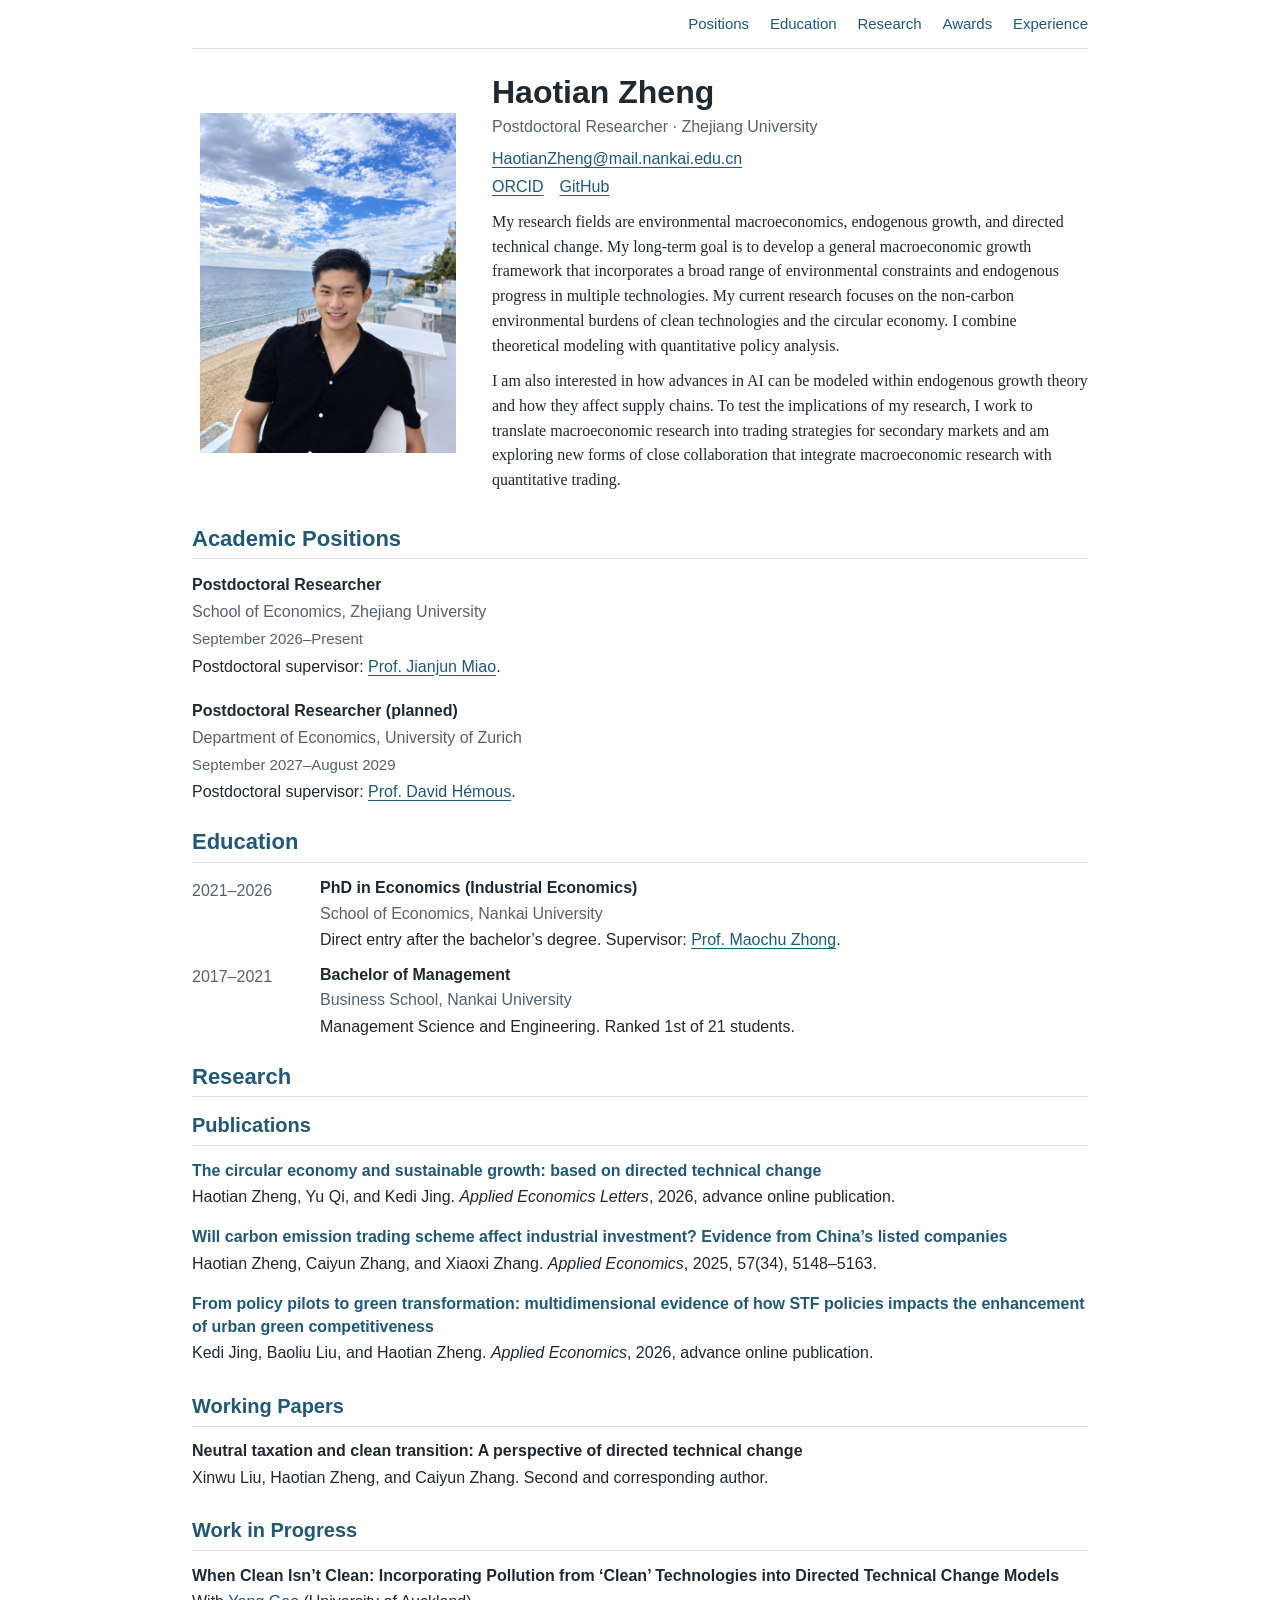
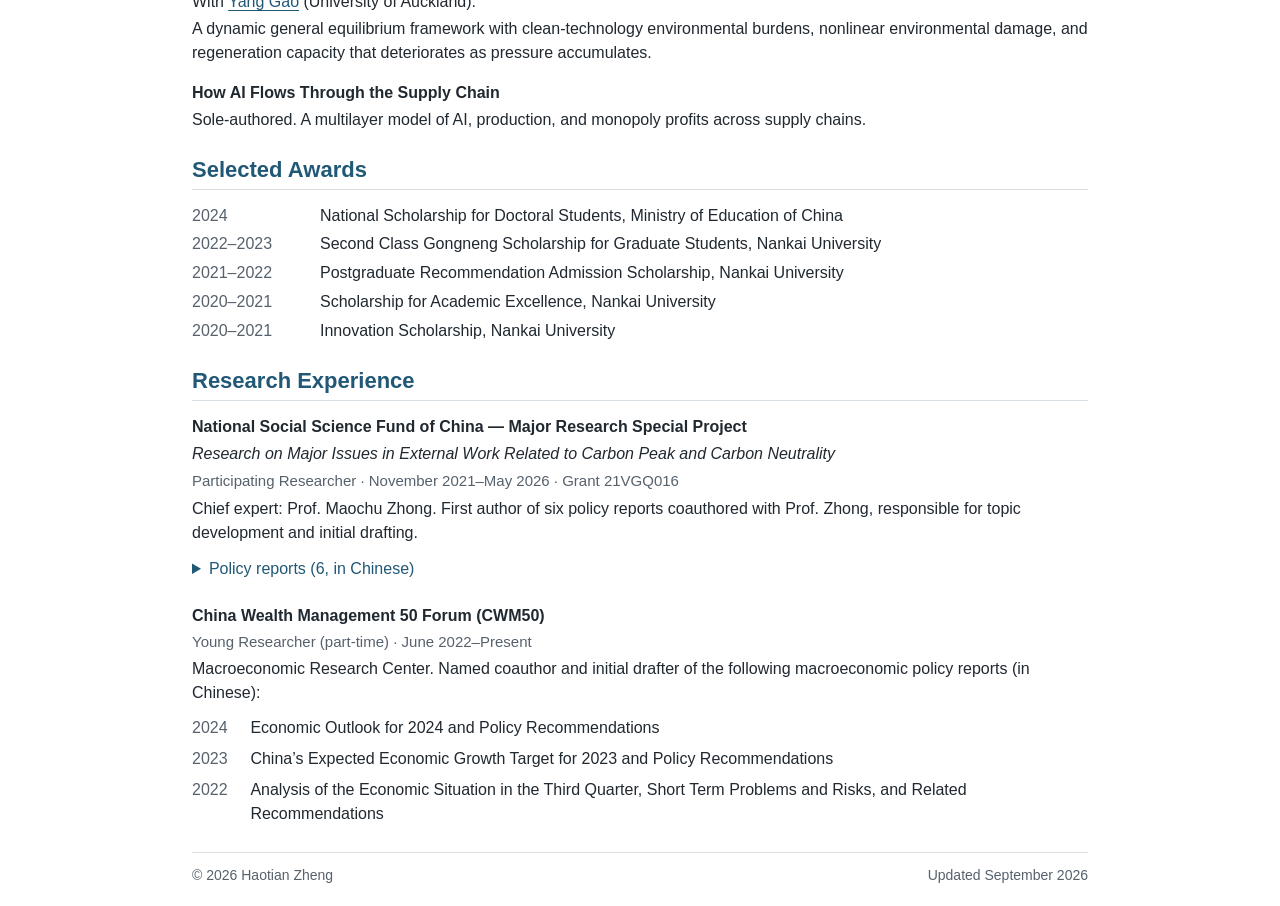
==== commit 1110223c: "Standardize professor titles and role capitalization" ====
--- a/index.html
+++ b/index.html
@@ -99,7 +99,7 @@
           <div>
             <h3>PhD in Economics (Industrial Economics)</h3>
             <p class="institution">School of Economics, Nankai University</p>
-            <p>Direct entry after the bachelor’s degree. Supervisor: <a href="https://economics.nankai.edu.cn/2019/1004/c16878a268707/page.htm">Professor Maochu Zhong</a>.</p>
+            <p>Direct entry after the bachelor’s degree. Supervisor: <a href="https://economics.nankai.edu.cn/2019/1004/c16878a268707/page.htm">Prof. Maochu Zhong</a>.</p>
           </div>
         </div>
         <div class="dated-entry">
@@ -166,8 +166,8 @@
         <article class="experience-entry">
           <h3>National Social Science Fund of China — Major Research Special Project</h3>
           <p class="project-title">Research on Major Issues in External Work Related to Carbon Peak and Carbon Neutrality</p>
-          <p class="entry-meta">Participating researcher · November 2021–May 2026 · Grant 21VGQ016</p>
-          <p>Chief expert: Professor Maochu Zhong. First author of six policy reports coauthored with Professor Zhong, responsible for topic development and initial drafting.</p>
+          <p class="entry-meta">Participating Researcher · November 2021–May 2026 · Grant 21VGQ016</p>
+          <p>Chief expert: Prof. Maochu Zhong. First author of six policy reports coauthored with Prof. Zhong, responsible for topic development and initial drafting.</p>
           <details class="policy-reports">
             <summary>Policy reports (6, in Chinese)</summary>
             <ul class="report-list">
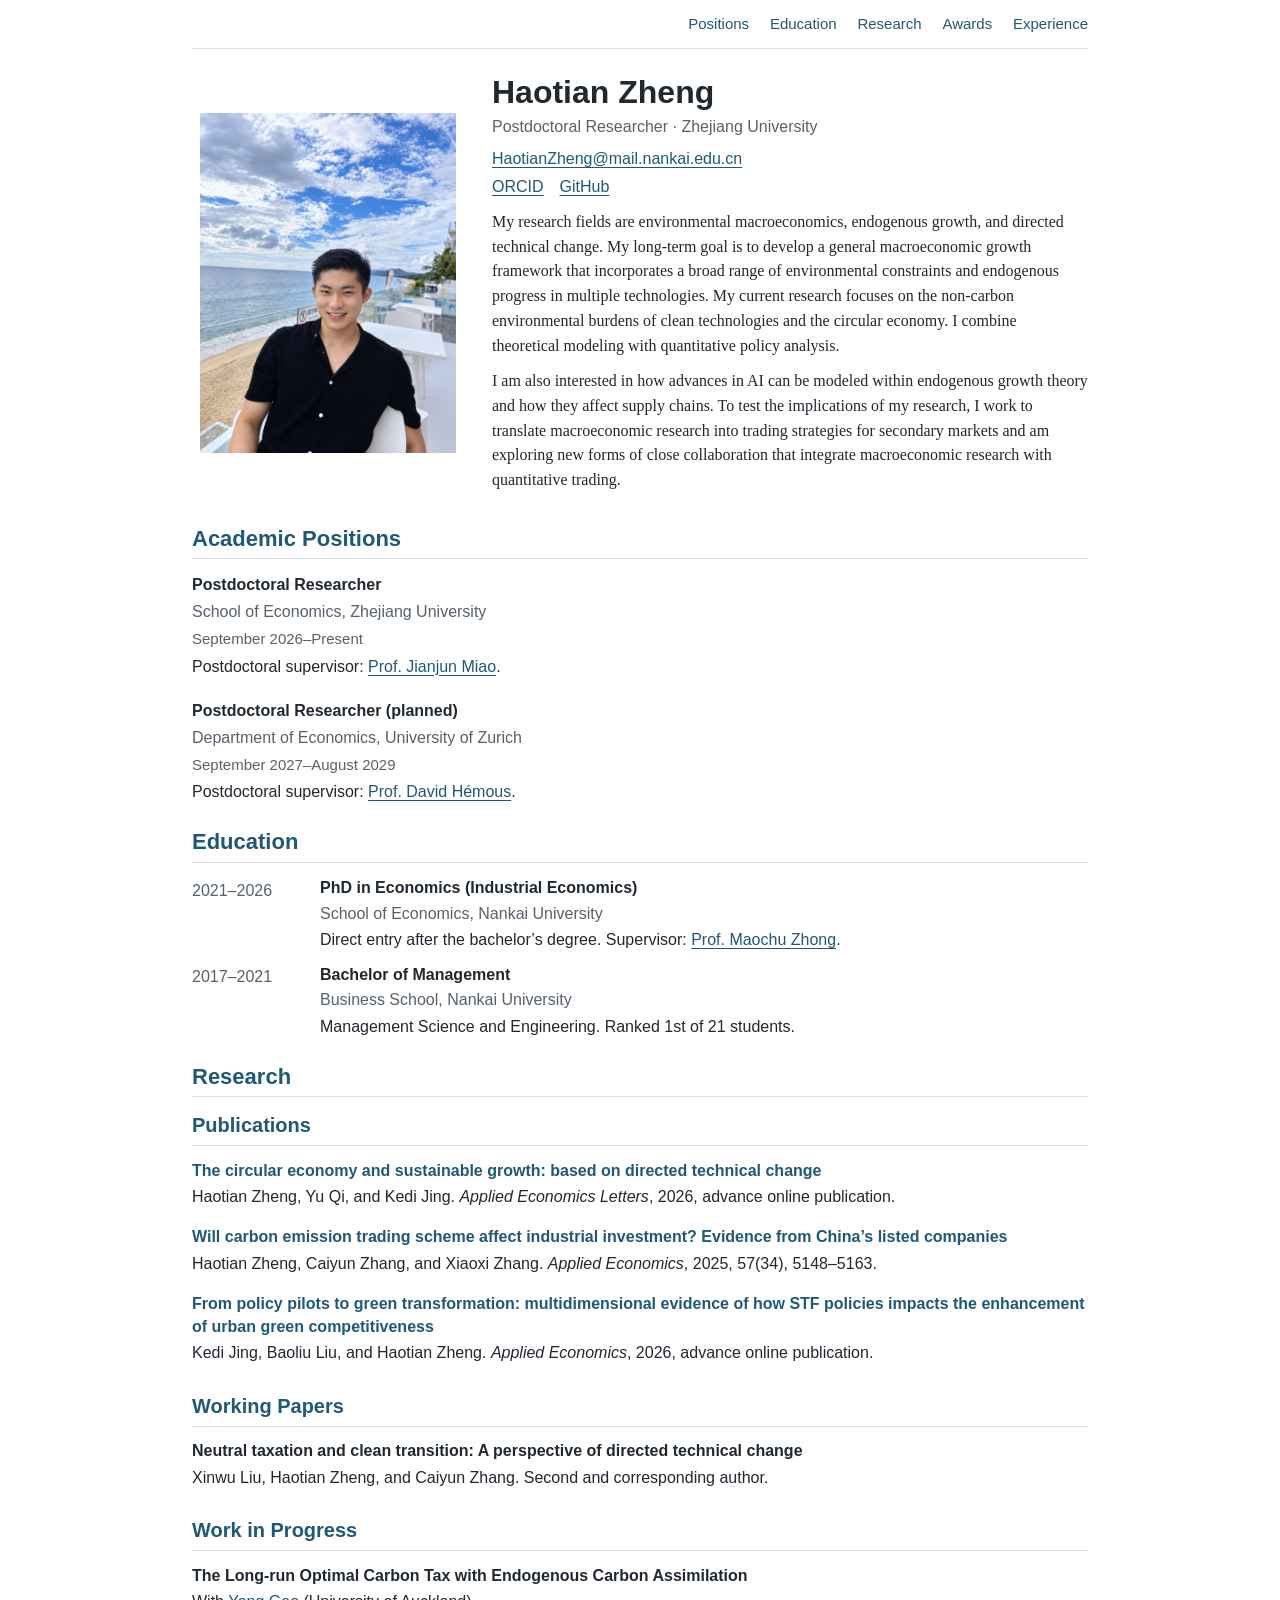
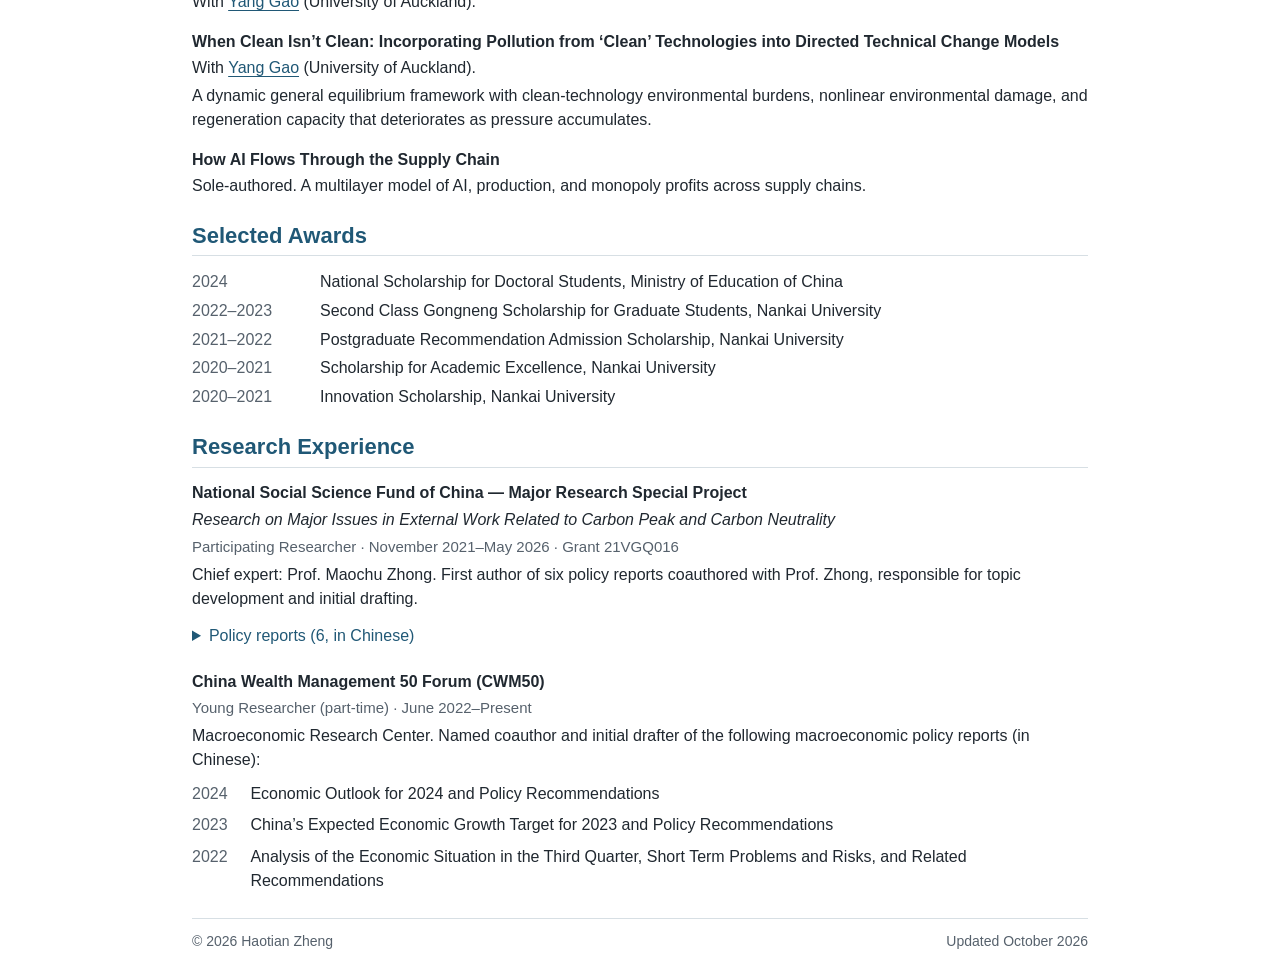
==== commit eba18ea9: "Add carbon assimilation collaboration with Yang Gao to work in progress" ====
--- a/index.html
+++ b/index.html
@@ -138,7 +138,11 @@
         </section>
         <section class="research-group" aria-labelledby="work-in-progress-heading">
         <h3 class="subheading" id="work-in-progress-heading">Work in Progress</h3>
-        <article class="paper">
+                <article class="paper">
+          <h4>The Long-run Optimal Carbon Tax with Endogenous Carbon Assimilation</h4>
+          <p>With <a href="https://yanggaolamb.github.io/">Yang Gao</a> (University of Auckland).</p>
+        </article>
+<article class="paper">
           <h4>When Clean Isn’t Clean: Incorporating Pollution from ‘Clean’ Technologies into Directed Technical Change Models</h4>
           <p>With <a href="https://yanggaolamb.github.io/">Yang Gao</a> (University of Auckland).</p>
           <p>A dynamic general equilibrium framework with clean-technology environmental burdens, nonlinear environmental damage, and regeneration capacity that deteriorates as pressure accumulates.</p>
@@ -193,7 +197,7 @@
       </section>
     </main>
 
-    <footer><span>© 2026 Haotian Zheng</span><span>Updated September 2026</span></footer>
+        <footer><span>© 2026 Haotian Zheng</span><span>Updated October 2026</span></footer>
   </div>
 </body>
 </html>
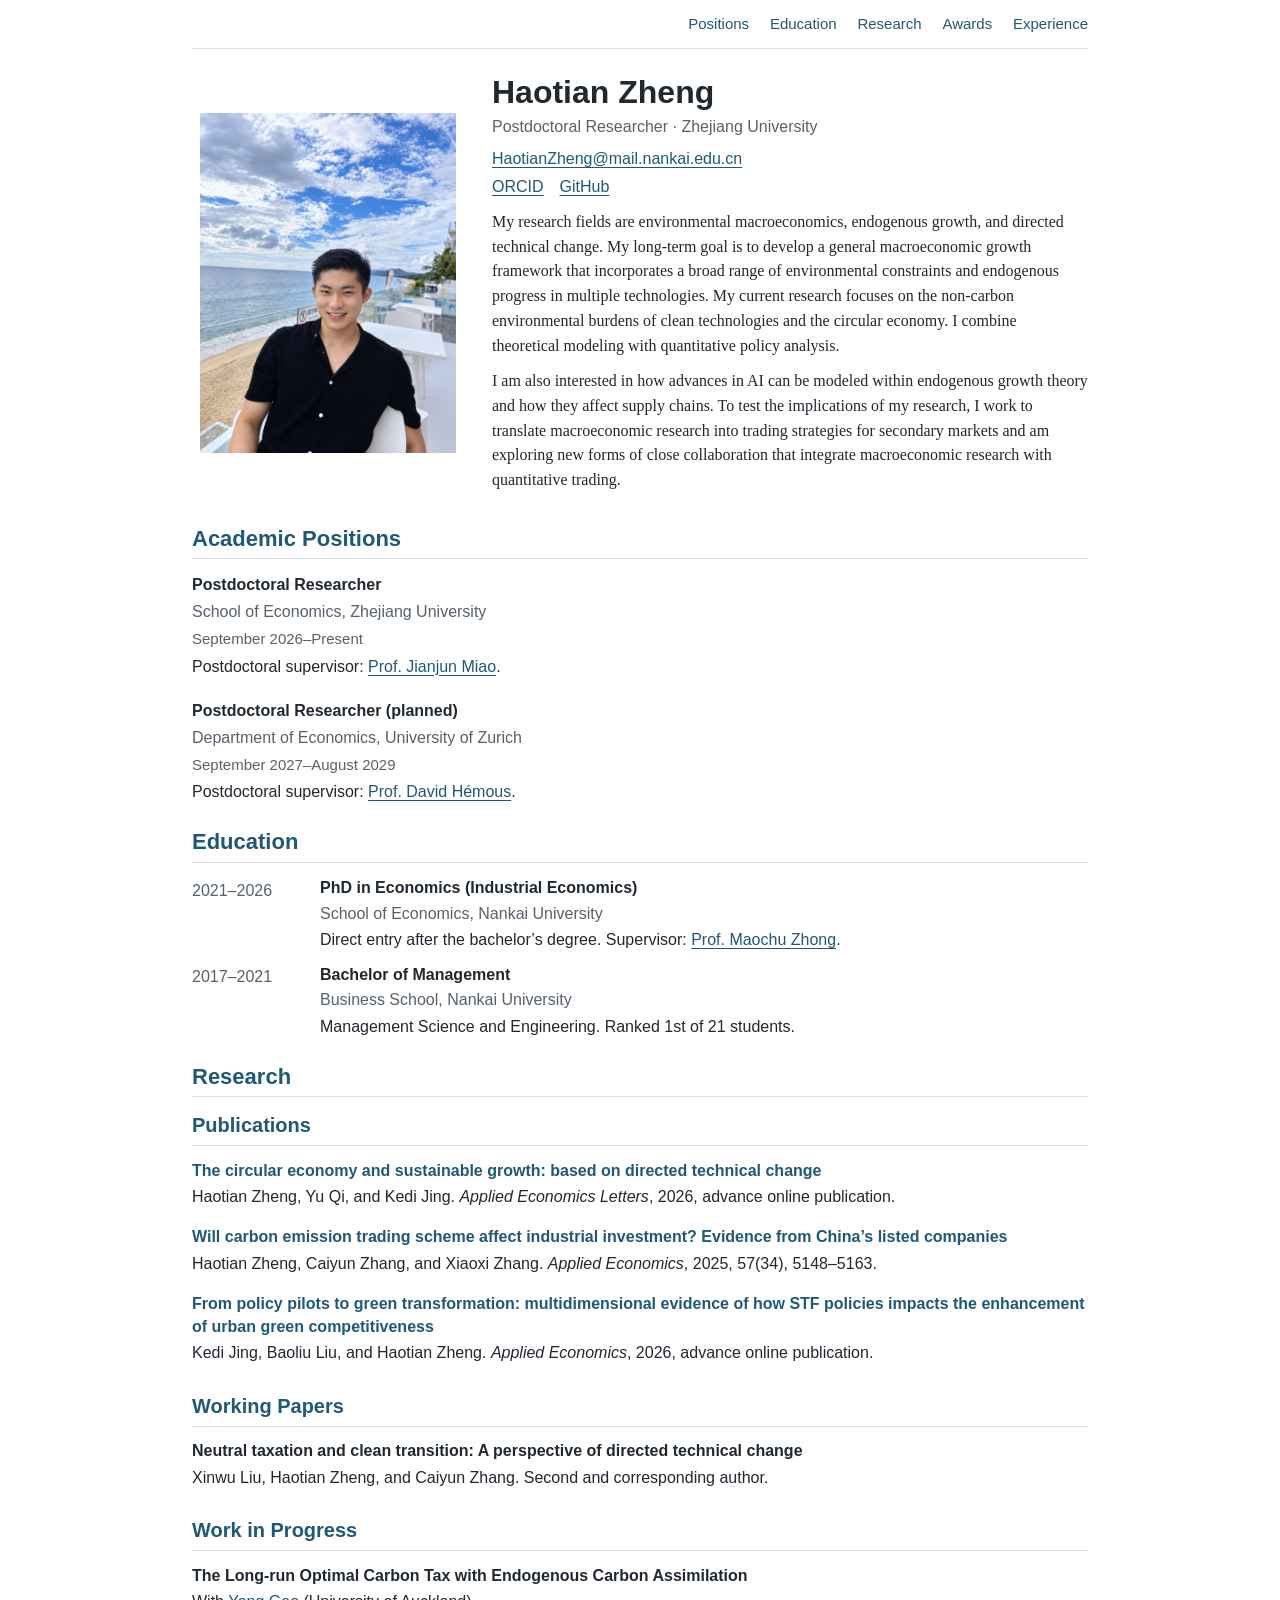
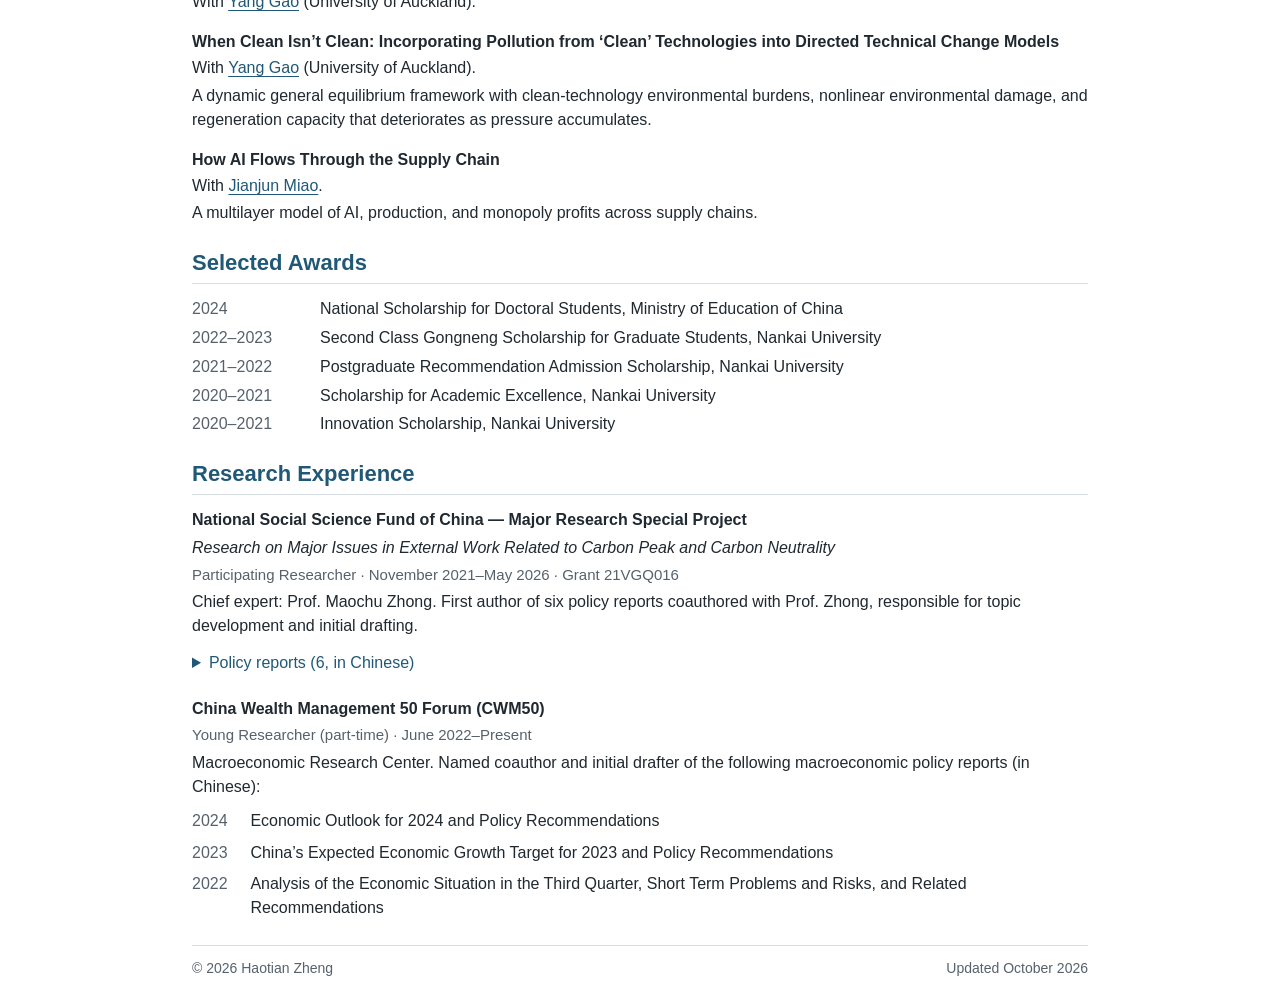
==== commit 48eb9eea: "Add Jianjun Miao as coauthor of How AI Flows Through the Supply Chain" ====
--- a/index.html
+++ b/index.html
@@ -149,7 +149,8 @@
         </article>
         <article class="paper">
           <h4>How AI Flows Through the Supply Chain</h4>
-          <p>Sole-authored. A multilayer model of AI, production, and monopoly profits across supply chains.</p>
+          <p>With <a href="https://sites.google.com/site/jianjunmiaobook/">Jianjun Miao</a>.</p>
+          <p>A multilayer model of AI, production, and monopoly profits across supply chains.</p>
         </article>
         </section>
       </section>
